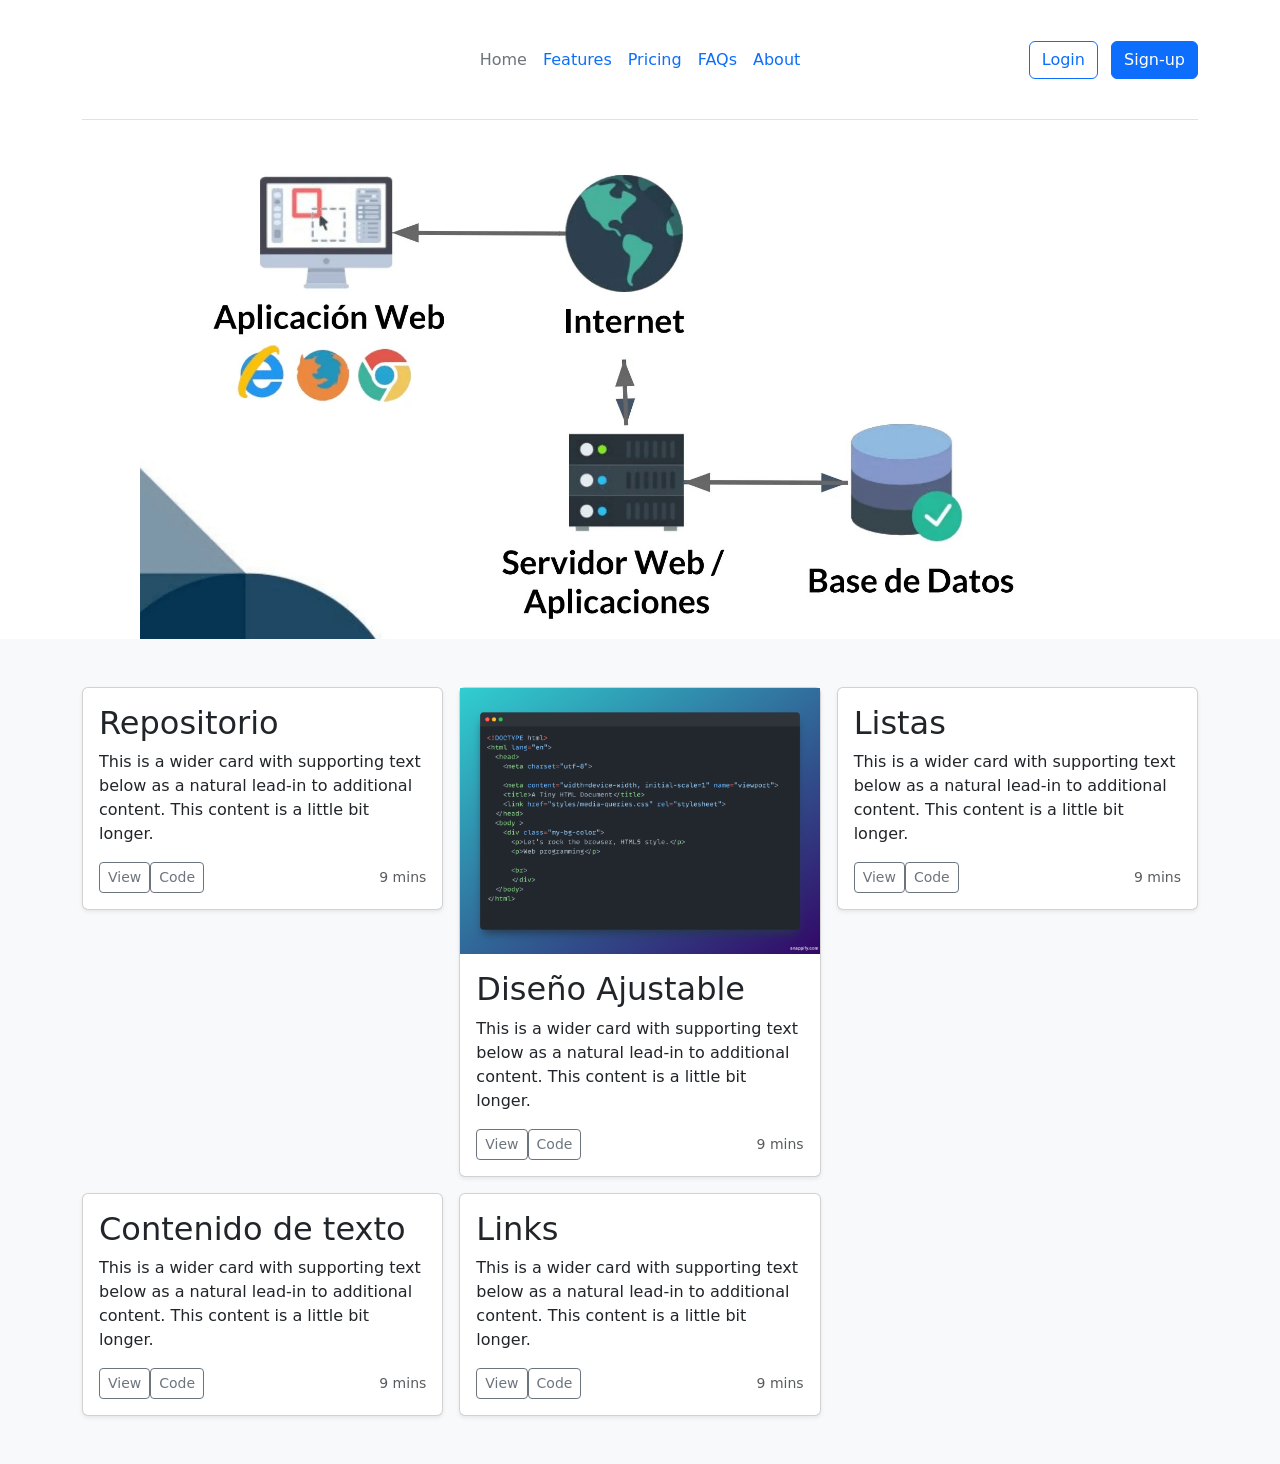
==== index.html @ 024e62dc "Se creo un txt de cada codigo html para el usuario. Ademas se cambio la ruta del index del boton cod" ====
<!DOCTYPE html>
<html lang="en">
<head>
    <meta charset="UTF-8">
    <meta name="viewport" content="width=device-width, initial-scale=1.0">
    <title>Document</title>
    <link href="https://cdn.jsdelivr.net/npm/bootstrap@5.3.2/dist/css/bootstrap.min.css" rel="stylesheet" integrity="sha384-T3c6CoIi6uLrA9TneNEoa7RxnatzjcDSCmG1MXxSR1GAsXEV/Dwwykc2MPK8M2HN" crossorigin="anonymous">
</head>
<div class="container"> 
    <header class="d-flex flex-wrap align-items-center justify-content-center justify-content-md-between py-3 mb-4 border-bottom"> 
        <div class="col-md-3 mb-2 mb-md-0"> 
            <a href="" class="d-inline-flex link-body-emphasis text-decoration-none"> 
                <img src="img/LOGO.svg" alt="" height="80px">
            </a> 
        </div> 
        <ul class="nav col-12 col-md-auto mb-2 justify-content-center mb-md-0"> 
            <li><a href="#" class="nav-link px-2 link-secondary">Home</a>
            </li> <li><a href="#" class="nav-link px-2">Features</a>
            </li> <li><a href="#" class="nav-link px-2">Pricing</a>
            </li> <li><a href="#" class="nav-link px-2">FAQs</a>
            </li> <li><a href="#" class="nav-link px-2">About</a>
            </li> </ul> <div class="col-md-3 text-end"> 
                <button type="button" class="btn btn-outline-primary me-2">Login</button> 
                <button type="button" class="btn btn-primary">Sign-up</button> 
            </div> 
        </header> 
    </div>
<body>
    <main style="display: flex; justify-content: center;">
        <img src="img/Imgmain.jpg" alt="" style="max-width:1000px;  width:100%;">
    </main>
    <div class="album py-5 bg-body-tertiary"> 
        <div class="container"> 
            <div class="row row-cols-1 row-cols-sm-2 row-cols-md-3 g-3"> 
                <div class="col"> 
                    <div class="card shadow-sm"> 
                        <img src="img/p1.jpg" alt="">
                        <div class="card-body"> 
                            <h2>Repositorio</h2>
                            <p class="card-text">This is a wider card with supporting text below as a natural lead-in to additional content. This content is a little bit longer.</p> 
                            <div class="d-flex justify-content-between align-items-center"> 
                                <div class="btn-group"> 
                                    <a href="repo.html">
                                        <button type="button" class="btn btn-sm btn-outline-secondary">View</button> 
                                    </a>
                                    <a href="textcode/repositorio.txt">
                                        <button type="button" class="btn btn-sm btn-outline-secondary">Code</button> 
                                    </a>
                                </div> 
                                <small class="text-body-secondary">9 mins</small> 
                            </div> 
                        </div> 
                    </div> 
                </div> 
                <div class="col"> 
                    <div class="card shadow-sm"> 
                        <img src="img/p2.png" alt="">
                        <div class="card-body"> 
                            <h2>Diseño Ajustable</h2>
                            <p class="card-text">This is a wider card with supporting text below as a natural lead-in to additional content. This content is a little bit longer.</p> 
                            <div class="d-flex justify-content-between align-items-center"> 
                                <div class="btn-group"> 
                                    <a href="media-queries.html">
                                        <button type="button" class="btn btn-sm btn-outline-secondary">View</button> 
                                    </a>
                                    <a href="textcode/responsive.txt">
                                        <button type="button" class="btn btn-sm btn-outline-secondary">Code</button> 
                                    </a>
                                </div> 
                                <small class="text-body-secondary">9 mins</small> 
                            </div> 
                        </div> 
                    </div> 
                </div>
                <div class="col"> 
                    <div class="card shadow-sm"> 
                        <img src="img/p3.png" alt="">
                        <div class="card-body">
                            <h2>Listas</h2>
                            <p class="card-text">This is a wider card with supporting text below as a natural lead-in to additional content. This content is a little bit longer.</p> 
                            <div class="d-flex justify-content-between align-items-center"> 
                                <div class="btn-group"> 
                                    <a href="listas.html">
                                        <button type="button" class="btn btn-sm btn-outline-secondary">View</button> 
                                    </a>
                                    <a href="textcode/listas.txt">
                                        <button type="button" class="btn btn-sm btn-outline-secondary">Code</button> 
                                    </a>
                                </div> 
                                <small class="text-body-secondary">9 mins</small> 
                            </div> 
                        </div> 
                    </div> 
                </div>
                <div class="col"> 
                    <div class="card shadow-sm"> 
                        <img src="img/p4.png" alt="">
                        <div class="card-body">
                            <h2>Contenido de texto</h2>
                            <p class="card-text">This is a wider card with supporting text below as a natural lead-in to additional content. This content is a little bit longer.</p> 
                            <div class="d-flex justify-content-between align-items-center"> 
                                <div class="btn-group"> 
                                    <a href="text-content.html">
                                        <button type="button" class="btn btn-sm btn-outline-secondary">View</button> 
                                    </a>
                                    <a href="textcode/content.txt">
                                        <button type="button" class="btn btn-sm btn-outline-secondary">Code</button> 
                                    </a>
                                </div> 
                                <small class="text-body-secondary">9 mins</small> 
                            </div> 
                        </div> 
                    </div> 
                </div>
                <div class="col"> 
                    <div class="card shadow-sm"> 
                        <img src="img/p5.svg" alt="">
                        <div class="card-body">
                            <h2>Links</h2>
                            <p class="card-text">This is a wider card with supporting text below as a natural lead-in to additional content. This content is a little bit longer.</p> 
                            <div class="d-flex justify-content-between align-items-center"> 
                                <div class="btn-group"> 
                                    <a href="links.html">
                                        <button type="button" class="btn btn-sm btn-outline-secondary">View</button> 
                                    </a>
                                    <a href="textcode/links.txt">
                                        <button type="button" class="btn btn-sm btn-outline-secondary">Code</button> 
                                    </a>
                                </div> 
                                <small class="text-body-secondary">9 mins</small> 
                            </div> 
                        </div> 
                    </div> 
                </div>
            </div> 
        </div>
    </div>
</body>
</html>
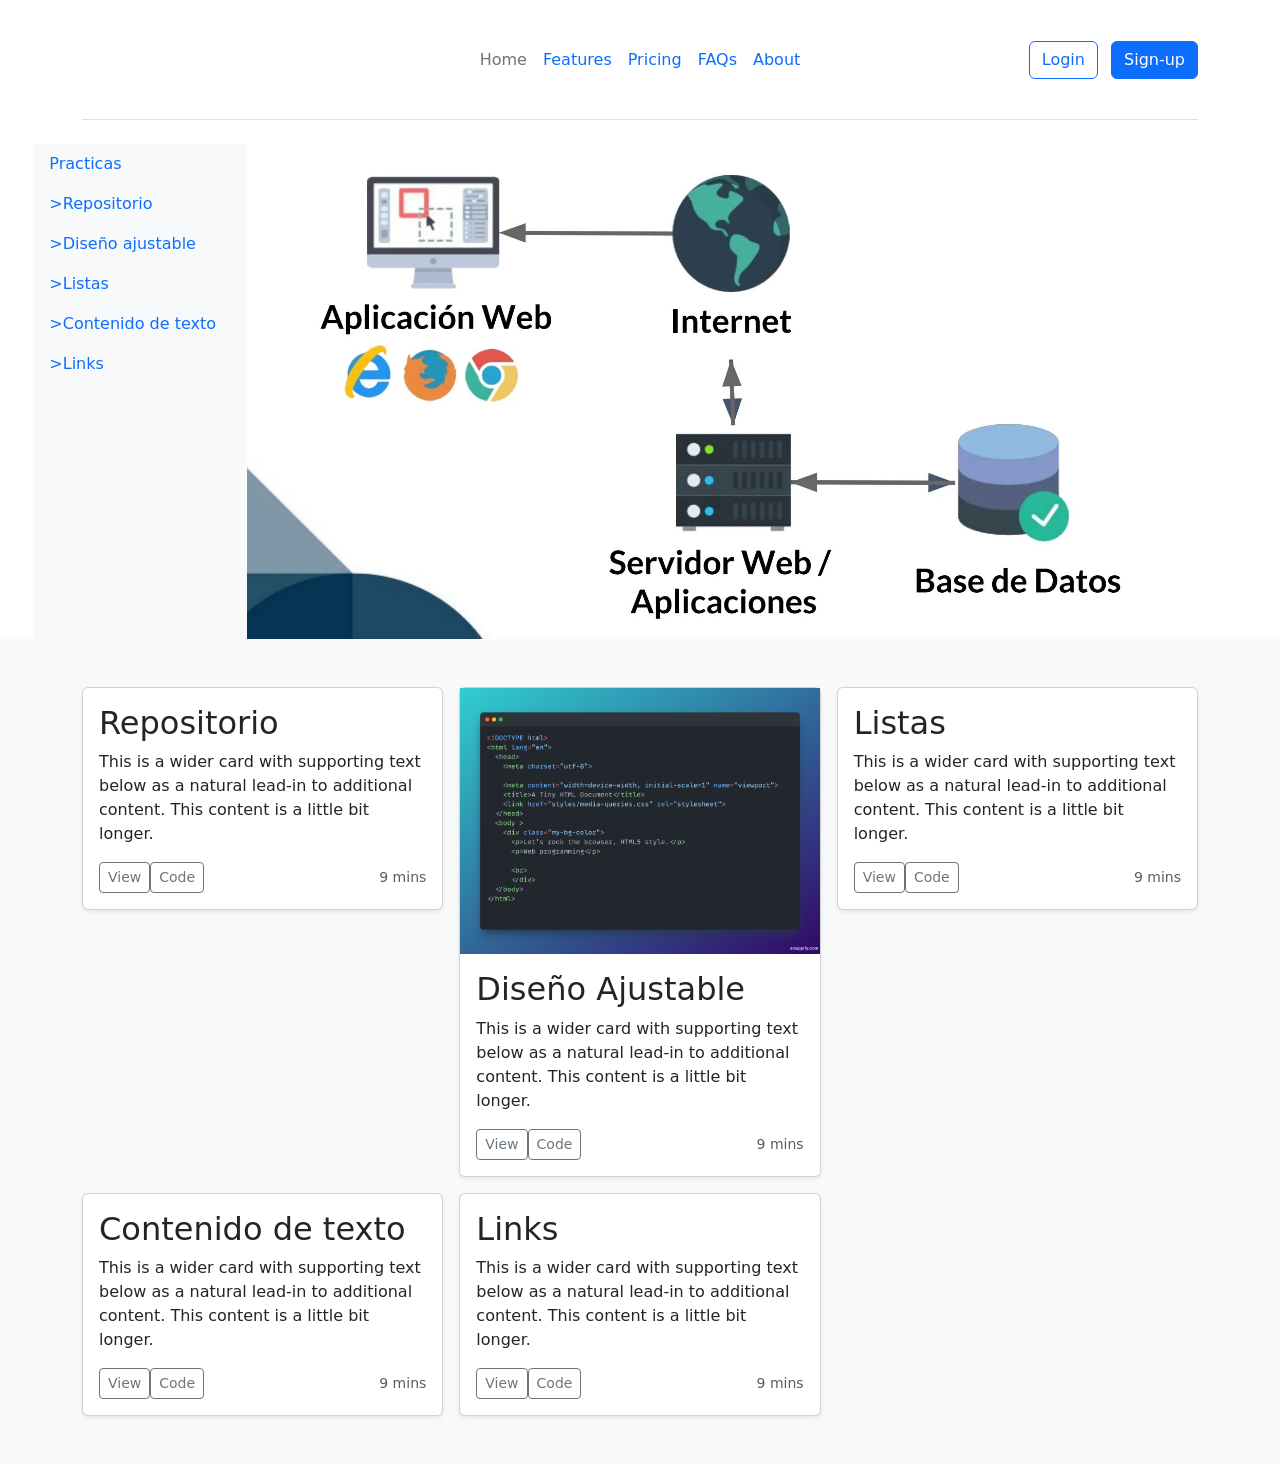
==== commit ad5055d3: "Se agrego un menu de practicas en index.html para facilitar la navegación al usuario." ====
--- a/index.html
+++ b/index.html
@@ -27,6 +27,30 @@
     </div>
 <body>
     <main style="display: flex; justify-content: center;">
+        <aside id="sidebar" class="col-md-3 col-lg-2 d-md-block bg-light sidebar collapse">
+        <div class="position-sticky">
+            <ul class="nav flex-column">
+            <li class="nav-item">
+                <a class="nav-link active" href="#Practicas">Practicas</a>
+            </li>            
+            <li class="nav-item">
+                <a class="nav-link active" href="#Repositorio">>Repositorio</a>
+            </li>
+            <li class="nav-item">
+                <a class="nav-link" href="#DiseñoAjustable">>Diseño ajustable</a>
+            </li>
+            <li class="nav-item">
+                <a class="nav-link" href="#Listas">>Listas</a>
+            </li>
+            <li class="nav-item">
+                <a class="nav-link" href="#Contenido">>Contenido de texto</a>
+            </li>
+            <li class="nav-item">
+                <a class="nav-link" href="#Links">>Links</a>
+            </li>
+            </ul>
+        </div>
+        </aside>        
         <img src="img/Imgmain.jpg" alt="" style="max-width:1000px;  width:100%;">
     </main>
     <div class="album py-5 bg-body-tertiary"> 
@@ -36,7 +60,7 @@
                     <div class="card shadow-sm"> 
                         <img src="img/p1.jpg" alt="">
                         <div class="card-body"> 
-                            <h2>Repositorio</h2>
+                            <h2 id="Repositorio">Repositorio</h2>
                             <p class="card-text">This is a wider card with supporting text below as a natural lead-in to additional content. This content is a little bit longer.</p> 
                             <div class="d-flex justify-content-between align-items-center"> 
                                 <div class="btn-group"> 
@@ -56,7 +80,7 @@
                     <div class="card shadow-sm"> 
                         <img src="img/p2.png" alt="">
                         <div class="card-body"> 
-                            <h2>Diseño Ajustable</h2>
+                            <h2 id="DiseñoAjustable">Diseño Ajustable</h2>
                             <p class="card-text">This is a wider card with supporting text below as a natural lead-in to additional content. This content is a little bit longer.</p> 
                             <div class="d-flex justify-content-between align-items-center"> 
                                 <div class="btn-group"> 
@@ -76,7 +100,7 @@
                     <div class="card shadow-sm"> 
                         <img src="img/p3.png" alt="">
                         <div class="card-body">
-                            <h2>Listas</h2>
+                            <h2 id="Listas">Listas</h2>
                             <p class="card-text">This is a wider card with supporting text below as a natural lead-in to additional content. This content is a little bit longer.</p> 
                             <div class="d-flex justify-content-between align-items-center"> 
                                 <div class="btn-group"> 
@@ -96,7 +120,7 @@
                     <div class="card shadow-sm"> 
                         <img src="img/p4.png" alt="">
                         <div class="card-body">
-                            <h2>Contenido de texto</h2>
+                            <h2 id="Contenido">Contenido de texto</h2>
                             <p class="card-text">This is a wider card with supporting text below as a natural lead-in to additional content. This content is a little bit longer.</p> 
                             <div class="d-flex justify-content-between align-items-center"> 
                                 <div class="btn-group"> 
@@ -116,7 +140,7 @@
                     <div class="card shadow-sm"> 
                         <img src="img/p5.svg" alt="">
                         <div class="card-body">
-                            <h2>Links</h2>
+                            <h2 id="Links">Links</h2>
                             <p class="card-text">This is a wider card with supporting text below as a natural lead-in to additional content. This content is a little bit longer.</p> 
                             <div class="d-flex justify-content-between align-items-center"> 
                                 <div class="btn-group"> 
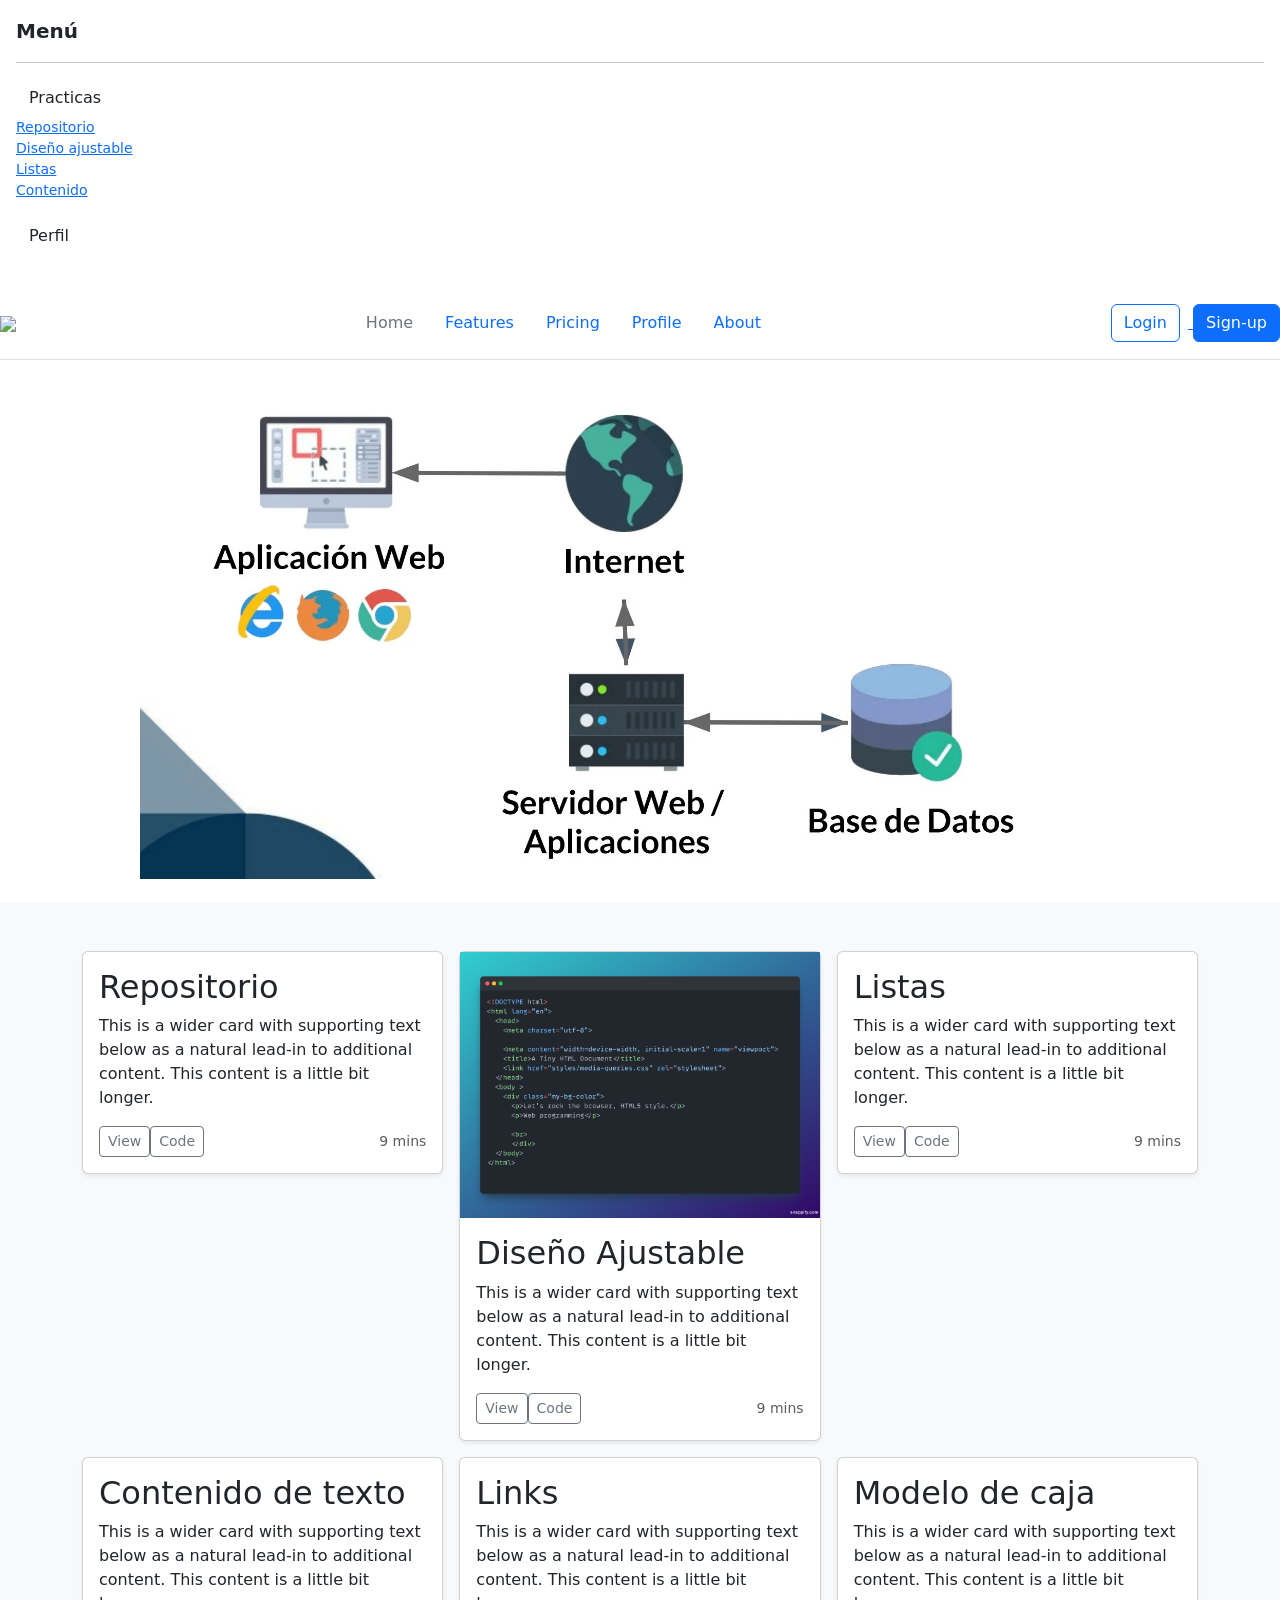
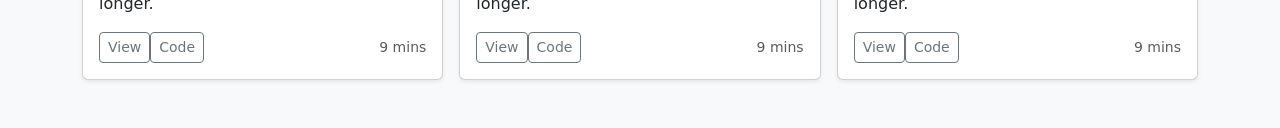
==== commit f48f1715: "Se cambio la ruta del boton login al boton sing up para agregar usuarios" ====
--- a/index.html
+++ b/index.html
@@ -4,63 +4,86 @@
     <meta charset="UTF-8">
     <meta name="viewport" content="width=device-width, initial-scale=1.0">
     <title>Document</title>
-    <link href="https://cdn.jsdelivr.net/npm/bootstrap@5.3.2/dist/css/bootstrap.min.css" rel="stylesheet" integrity="sha384-T3c6CoIi6uLrA9TneNEoa7RxnatzjcDSCmG1MXxSR1GAsXEV/Dwwykc2MPK8M2HN" crossorigin="anonymous">
+    <link href="https://cdn.jsdelivr.net/npm/bootstrap@5.3.2/dist/css/bootstrap.min.css" rel="stylesheet">
+    <link rel="stylesheet" href="/styles/style_index.css">
 </head>
-<div class="container"> 
-    <header class="d-flex flex-wrap align-items-center justify-content-center justify-content-md-between py-3 mb-4 border-bottom"> 
-        <div class="col-md-3 mb-2 mb-md-0"> 
-            <a href="" class="d-inline-flex link-body-emphasis text-decoration-none"> 
-                <img src="img/LOGO.svg" alt="" height="80px">
-            </a> 
-        </div> 
-        <ul class="nav col-12 col-md-auto mb-2 justify-content-center mb-md-0"> 
-            <li><a href="#" class="nav-link px-2 link-secondary">Home</a>
-            </li> <li><a href="#" class="nav-link px-2">Features</a>
-            </li> <li><a href="#" class="nav-link px-2">Pricing</a>
-            </li> <li><a href="#" class="nav-link px-2">FAQs</a>
-            </li> <li><a href="#" class="nav-link px-2">About</a>
-            </li> </ul> <div class="col-md-3 text-end"> 
-                <button type="button" class="btn btn-outline-primary me-2">Login</button> 
-                <button type="button" class="btn btn-primary">Sign-up</button> 
-            </div> 
-        </header> 
+<body>
+
+<button class="btn btn-dark m-3 d-md-none" onclick="toggleSidebar()">
+    ☰ MENU
+</button>
+<!-- SIDEBAR -->
+<div id="sidebar" class="sidebar">
+
+    <div class="p-3">
+        <span class="fs-5 fw-semibold">Menú</span>
+        <hr>
+
+        <ul class="list-unstyled">
+
+            <li>
+                <button class="btn btn-toggle w-100 text-start" data-bs-toggle="collapse" data-bs-target="#menu1">
+                    Practicas
+                </button>
+                <div class="collapse show" id="menu1">
+                    <ul class="list-unstyled small">
+                        <li><a href="#Repositorio">Repositorio</a></li>
+                        <li><a href="#DiseñoAjustable">Diseño ajustable</a></li>
+                        <li><a href="#Listas">Listas</a></li>
+                        <li><a href="#Contenido">Contenido</a></li>
+                    </ul>
+                </div>
+            </li>
+
+            <li class="mt-3">
+                <a href="profile.html" class="btn w-100 text-start">Perfil</a>
+            </li>
+
+        </ul>
     </div>
-<body>
-    <main style="display: flex; justify-content: center;">
-        <aside id="sidebar" class="col-md-3 col-lg-2 d-md-block bg-light sidebar collapse">
-        <div class="position-sticky">
-            <ul class="nav flex-column">
-            <li class="nav-item">
-                <a class="nav-link active" href="#Practicas">Practicas</a>
-            </li>            
-            <li class="nav-item">
-                <a class="nav-link active" href="#Repositorio">>Repositorio</a>
-            </li>
-            <li class="nav-item">
-                <a class="nav-link" href="#DiseñoAjustable">>Diseño ajustable</a>
-            </li>
-            <li class="nav-item">
-                <a class="nav-link" href="#Listas">>Listas</a>
-            </li>
-            <li class="nav-item">
-                <a class="nav-link" href="#Contenido">>Contenido de texto</a>
-            </li>
-            <li class="nav-item">
-                <a class="nav-link" href="#Links">>Links</a>
-            </li>
+</div>
+<!-- OVERLAY -->
+<div id="overlay" onclick="toggleSidebar()"></div>
+
+<div id="content"> 
+
+        <header class="d-flex flex-wrap align-items-center justify-content-between py-3 mb-4 border-bottom"> 
+            <div>
+                <img src="img/LOGO.svg" height="80px">
+            </div>
+
+            <ul class="nav">
+                <li><a href="#" class="nav-link link-secondary">Home</a></li>
+                <li><a href="#" class="nav-link">Features</a></li>
+                <li><a href="#" class="nav-link">Pricing</a></li>
+                <li><a href="#" class="nav-link">Profile</a></li>
+                <li><a href="#" class="nav-link">About</a></li>
             </ul>
-        </div>
-        </aside>        
-        <img src="img/Imgmain.jpg" alt="" style="max-width:1000px;  width:100%;">
-    </main>
+
+            <div>
+                <a href="">
+                    <button class="btn btn-outline-primary me-2">Login</button>
+                </a>
+                <a href="ajax-jquery/index.html">
+                    <button class="btn btn-primary">Sign-up</button>
+                </a>
+            </div>
+        </header>
+    <main>    
+    <!-- Imagen principal -->
+    <div class="d-flex justify-content-center mb-4">
+        <img src="img/Imgmain.jpg" style="max-width:1000px; width:100%;">
+    </div>
+
     <div class="album py-5 bg-body-tertiary"> 
         <div class="container"> 
             <div class="row row-cols-1 row-cols-sm-2 row-cols-md-3 g-3"> 
-                <div class="col"> 
-                    <div class="card shadow-sm"> 
-                        <img src="img/p1.jpg" alt="">
+
+                <div class="col"> 
+                    <div class="card shadow-sm"> 
+                        <img src="img/p1.jpg" alt="" id="Repositorio">
                         <div class="card-body"> 
-                            <h2 id="Repositorio">Repositorio</h2>
+                            <h2>Repositorio</h2>
                             <p class="card-text">This is a wider card with supporting text below as a natural lead-in to additional content. This content is a little bit longer.</p> 
                             <div class="d-flex justify-content-between align-items-center"> 
                                 <div class="btn-group"> 
@@ -78,9 +101,9 @@
                 </div> 
                 <div class="col"> 
                     <div class="card shadow-sm"> 
-                        <img src="img/p2.png" alt="">
+                        <img src="img/p2.png" alt="" id="DiseñoAjustable">
                         <div class="card-body"> 
-                            <h2 id="DiseñoAjustable">Diseño Ajustable</h2>
+                            <h2>Diseño Ajustable</h2>
                             <p class="card-text">This is a wider card with supporting text below as a natural lead-in to additional content. This content is a little bit longer.</p> 
                             <div class="d-flex justify-content-between align-items-center"> 
                                 <div class="btn-group"> 
@@ -98,9 +121,9 @@
                 </div>
                 <div class="col"> 
                     <div class="card shadow-sm"> 
-                        <img src="img/p3.png" alt="">
-                        <div class="card-body">
-                            <h2 id="Listas">Listas</h2>
+                        <img src="img/p3.png" alt="" id="Listas">
+                        <div class="card-body">
+                            <h2>Listas</h2>
                             <p class="card-text">This is a wider card with supporting text below as a natural lead-in to additional content. This content is a little bit longer.</p> 
                             <div class="d-flex justify-content-between align-items-center"> 
                                 <div class="btn-group"> 
@@ -118,9 +141,9 @@
                 </div>
                 <div class="col"> 
                     <div class="card shadow-sm"> 
-                        <img src="img/p4.png" alt="">
-                        <div class="card-body">
-                            <h2 id="Contenido">Contenido de texto</h2>
+                        <img src="img/p4.png" alt="" id="Contenido">
+                        <div class="card-body">
+                            <h2>Contenido de texto</h2>
                             <p class="card-text">This is a wider card with supporting text below as a natural lead-in to additional content. This content is a little bit longer.</p> 
                             <div class="d-flex justify-content-between align-items-center"> 
                                 <div class="btn-group"> 
@@ -138,9 +161,9 @@
                 </div>
                 <div class="col"> 
                     <div class="card shadow-sm"> 
-                        <img src="img/p5.svg" alt="">
-                        <div class="card-body">
-                            <h2 id="Links">Links</h2>
+                        <img src="img/p5.svg" alt="" id="Links">
+                        <div class="card-body">
+                            <h2>Links</h2>
                             <p class="card-text">This is a wider card with supporting text below as a natural lead-in to additional content. This content is a little bit longer.</p> 
                             <div class="d-flex justify-content-between align-items-center"> 
                                 <div class="btn-group"> 
@@ -148,6 +171,26 @@
                                         <button type="button" class="btn btn-sm btn-outline-secondary">View</button> 
                                     </a>
                                     <a href="textcode/links.txt">
+                                        <button type="button" class="btn btn-sm btn-outline-secondary">Code</button> 
+                                    </a>
+                                </div> 
+                                <small class="text-body-secondary">9 mins</small> 
+                            </div> 
+                        </div> 
+                    </div> 
+                </div>
+                <div class="col"> 
+                    <div class="card shadow-sm"> 
+                        <img src="img/p6.jpg" alt="" id="Links">
+                        <div class="card-body">
+                            <h2>Modelo de caja</h2>
+                            <p class="card-text">This is a wider card with supporting text below as a natural lead-in to additional content. This content is a little bit longer.</p> 
+                            <div class="d-flex justify-content-between align-items-center"> 
+                                <div class="btn-group"> 
+                                    <a href="modelocaja.html">
+                                        <button type="button" class="btn btn-sm btn-outline-secondary">View</button> 
+                                    </a>
+                                    <a href="textcode/modelocaja.txt">
                                         <button type="button" class="btn btn-sm btn-outline-secondary">Code</button> 
                                     </a>
                                 </div> 
@@ -159,5 +202,16 @@
             </div> 
         </div>
     </div>
+</main>
+</div>
+<script>
+function toggleSidebar() {
+    const sidebar = document.getElementById("sidebar");
+    const overlay = document.getElementById("overlay");
+
+    sidebar.classList.toggle("active");
+    overlay.classList.toggle("active");
+}
+</script>
 </body>
 </html>
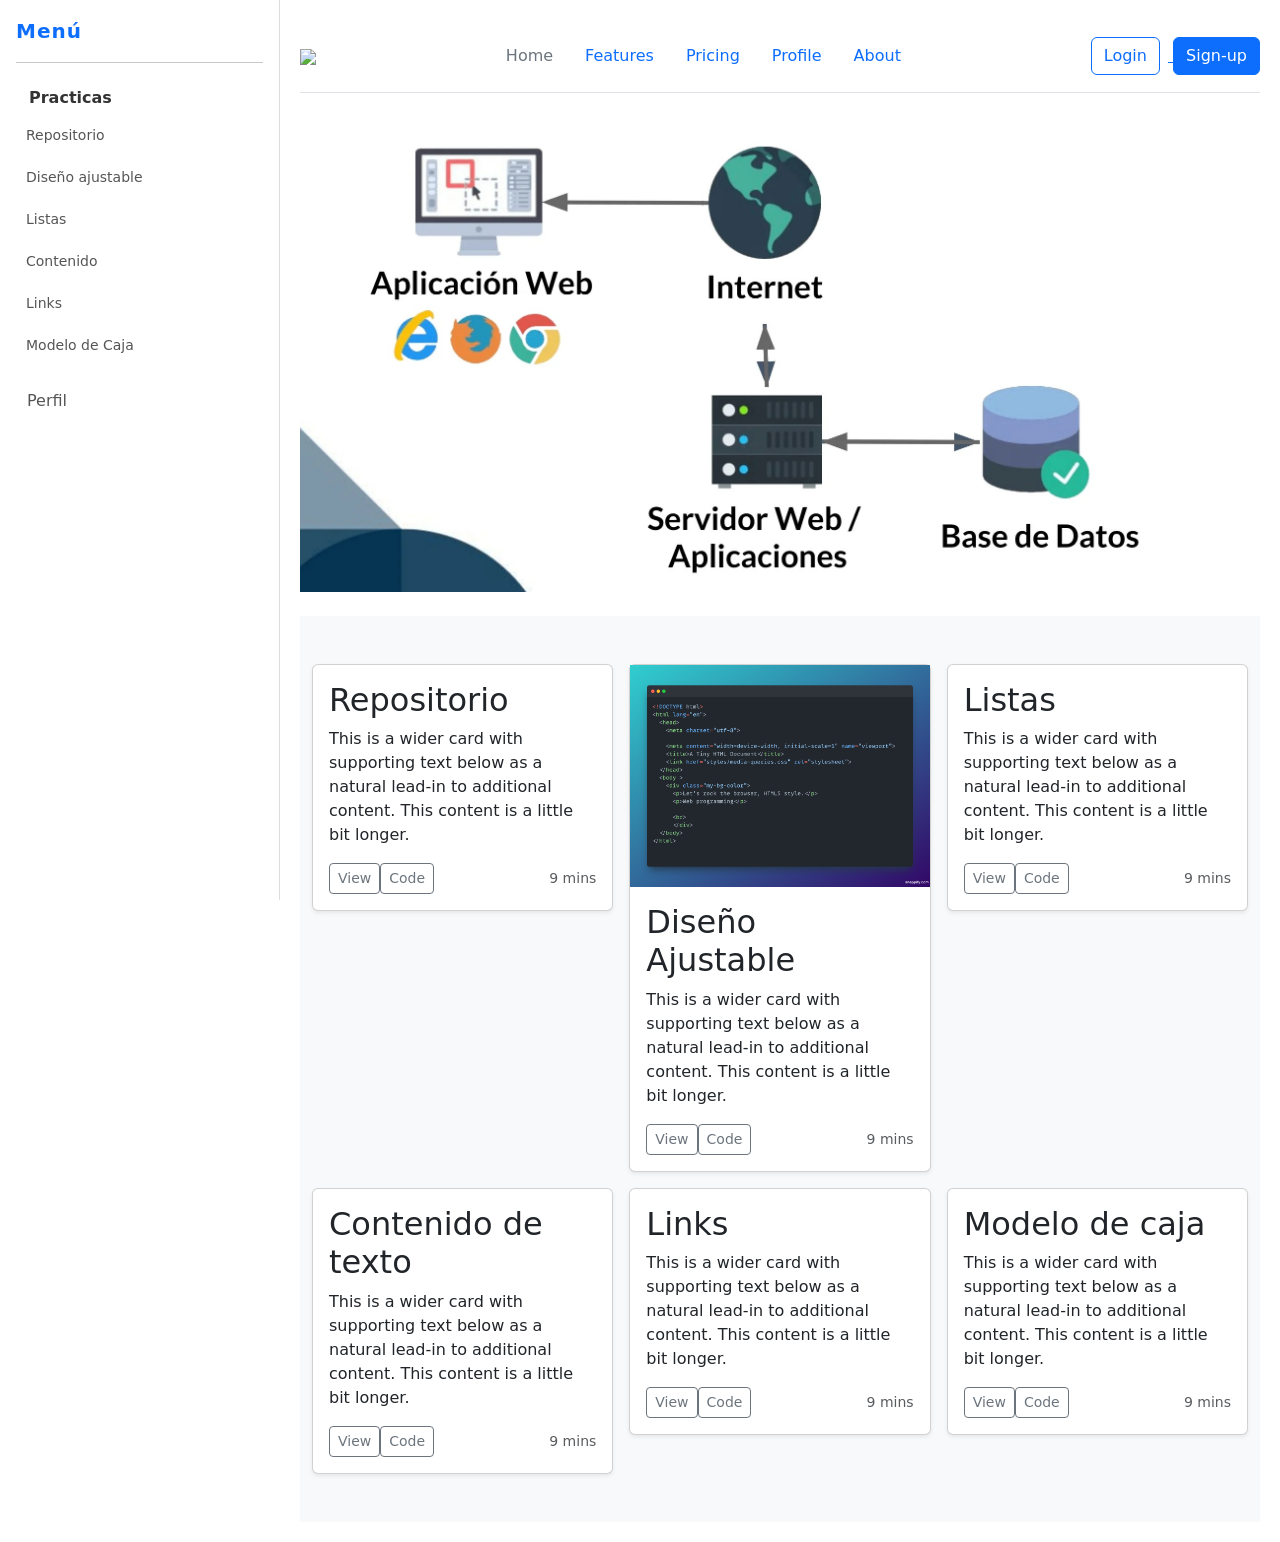
==== commit 3e791947: "Se modificaron las paginas mara una mejora visual del aside. Ademas de agregar el scroll en sidebar." ====
--- a/index.html
+++ b/index.html
@@ -5,7 +5,7 @@
     <meta name="viewport" content="width=device-width, initial-scale=1.0">
     <title>Document</title>
     <link href="https://cdn.jsdelivr.net/npm/bootstrap@5.3.2/dist/css/bootstrap.min.css" rel="stylesheet">
-    <link rel="stylesheet" href="/styles/style_index.css">
+    <link rel="stylesheet" href="styles/style_index.css">
 </head>
 <body>
 
@@ -31,6 +31,8 @@
                         <li><a href="#DiseñoAjustable">Diseño ajustable</a></li>
                         <li><a href="#Listas">Listas</a></li>
                         <li><a href="#Contenido">Contenido</a></li>
+                        <li><a href="#Links">Links</a></li>
+                        <li><a href="#MCaja">Modelo de Caja</a></li>
                     </ul>
                 </div>
             </li>
@@ -181,7 +183,7 @@
                 </div>
                 <div class="col"> 
                     <div class="card shadow-sm"> 
-                        <img src="img/p6.jpg" alt="" id="Links">
+                        <img src="img/p6.jpg" alt="" id="MCaja">
                         <div class="card-body">
                             <h2>Modelo de caja</h2>
                             <p class="card-text">This is a wider card with supporting text below as a natural lead-in to additional content. This content is a little bit longer.</p> 
@@ -204,14 +206,6 @@
     </div>
 </main>
 </div>
-<script>
-function toggleSidebar() {
-    const sidebar = document.getElementById("sidebar");
-    const overlay = document.getElementById("overlay");
-
-    sidebar.classList.toggle("active");
-    overlay.classList.toggle("active");
-}
-</script>
+<script src="/scripts/sidebar.js"></script>
 </body>
 </html>
--- a/styles/style_index.css
+++ b/styles/style_index.css
@@ -0,0 +1,119 @@
+body {
+    overflow-x: hidden;
+}
+
+/* SIDEBAR BASE (PC por defecto visible) */
+.sidebar {
+    width: 280px;
+    height: 100vh;
+    position: fixed;
+    top: 0;
+    left: 0;
+    background: #fff;
+    border-right: 1px solid #ddd;
+    transition: transform 0.3s ease;
+    z-index: 1000;
+    overflow-y: auto;      /* 🔥 permite scroll vertical */
+    overflow-x: hidden;    /* evita scroll horizontal */
+}
+
+/* cuando se abre */
+.sidebar.active{
+    left: 0;
+}
+
+/* CONTENIDO */
+#content {
+    margin-left: 280px;
+    padding: 20px;
+}
+
+/* OVERLAY */
+#overlay {
+    display: none;
+}
+
+/* 📱 MÓVIL */
+@media (max-width: 768px) {
+
+    /* sidebar oculta por defecto */
+    .sidebar {
+        transform: translateX(-100%);
+    }
+
+    /* cuando se activa */
+    .sidebar.active {
+        transform: translateX(0);
+    }
+
+    /* contenido ocupa todo */
+    #content {
+        margin-left: 0;
+    }
+
+    /* overlay visible */
+    #overlay.active {
+        display: block;
+        position: fixed;
+        width: 100%;
+        height: 100%;
+        background: rgba(0,0,0,0.4);
+        top: 0;
+        left: 0;
+        z-index: 999;
+    }
+}
+
+/* TÍTULO */
+.sidebar .fs-5 {
+    color: #0d6efd;
+    font-weight: bold;
+    letter-spacing: 1px;
+}
+
+/* BOTONES PRINCIPALES (Practicas, etc) */
+.sidebar .btn-toggle {
+    font-weight: 600;
+    color: #333;
+    transition: all 0.3s ease;
+}
+
+.sidebar .btn-toggle:hover {
+    background-color: #0d6efd;
+    color: #fff;
+    border-radius: 8px;
+}
+
+/* LINKS INTERNOS */
+.sidebar a {
+    display: block;
+    padding: 8px 10px;
+    text-decoration: none;
+    color: #555;
+    border-radius: 6px;
+    transition: all 0.25s ease;
+}
+
+/* HOVER LINKS */
+.sidebar a:hover {
+    background-color: #e9f2ff;
+    color: #0d6efd;
+    padding-left: 15px; /* animación lateral */
+}
+
+/* LINK ACTIVO */
+.sidebar a.active {
+    background-color: #0d6efd;
+    color: white;
+    font-weight: 500;
+}
+
+/* SEPARACIÓN ENTRE ELEMENTOS */
+.sidebar ul li {
+    margin-bottom: 5px;
+}
+
+/* EFECTO SUAVE AL ABRIR MENÚ */
+.collapse {
+    transition: all 0.3s ease;
+}
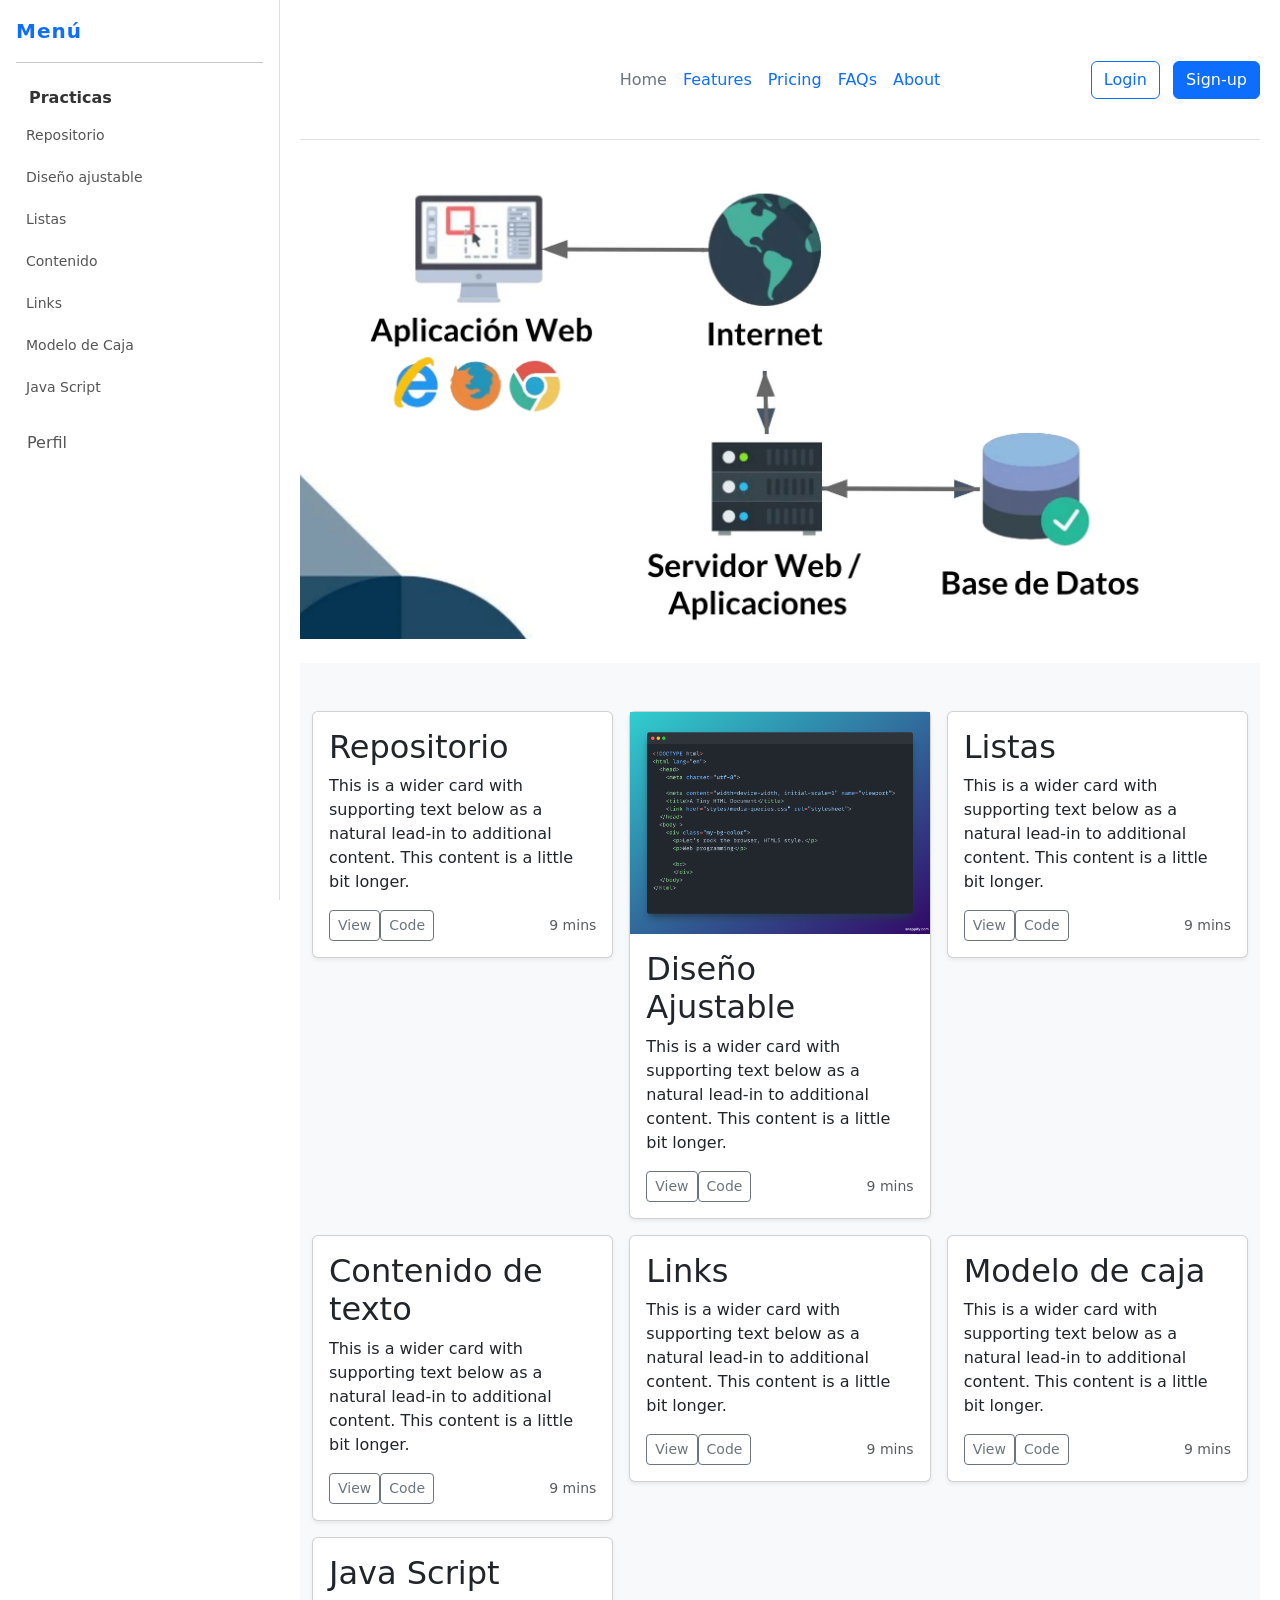
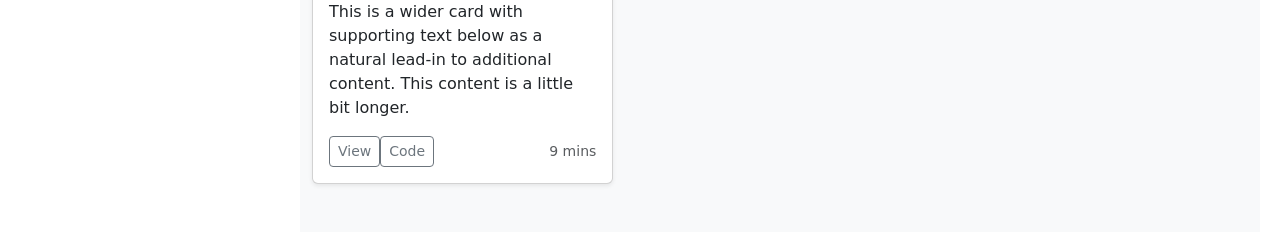
==== commit e3150dfc: "Se modifico error en la ruta MenuScripts.html" ====
--- a/index.html
+++ b/index.html
@@ -33,6 +33,7 @@
                         <li><a href="#Contenido">Contenido</a></li>
                         <li><a href="#Links">Links</a></li>
                         <li><a href="#MCaja">Modelo de Caja</a></li>
+                        <li><a href="#JScript">Java Script</a></li>
                     </ul>
                 </div>
             </li>
@@ -49,28 +50,25 @@
 
 <div id="content"> 
 
-        <header class="d-flex flex-wrap align-items-center justify-content-between py-3 mb-4 border-bottom"> 
-            <div>
-                <img src="img/LOGO.svg" height="80px">
-            </div>
-
-            <ul class="nav">
-                <li><a href="#" class="nav-link link-secondary">Home</a></li>
-                <li><a href="#" class="nav-link">Features</a></li>
-                <li><a href="#" class="nav-link">Pricing</a></li>
-                <li><a href="#" class="nav-link">Profile</a></li>
-                <li><a href="#" class="nav-link">About</a></li>
-            </ul>
-
-            <div>
-                <a href="">
-                    <button class="btn btn-outline-primary me-2">Login</button>
+ <header class="d-flex flex-wrap align-items-center justify-content-center justify-content-md-between py-3 mb-4 border-bottom"> 
+        <div class="col-md-3 mb-2 mb-md-0"> 
+            <a href="index.html" class="d-inline-flex link-body-emphasis text-decoration-none"> 
+                <img src="img/LOGO.svg" alt="" height="80px">
+            </a> 
+        </div> 
+        <ul class="nav col-12 col-md-auto mb-2 justify-content-center mb-md-0"> 
+            <li><a href="index.html" class="nav-link px-2 link-secondary">Home</a>
+            </li> <li><a href="#" class="nav-link px-2">Features</a>
+            </li> <li><a href="#" class="nav-link px-2">Pricing</a>
+            </li> <li><a href="#" class="nav-link px-2">FAQs</a>
+            </li> <li><a href="#" class="nav-link px-2">About</a>
+            </li> </ul> <div class="col-md-3 text-end"> 
+                <button type="button" class="btn btn-outline-primary me-2">Login</button> 
+                <a href="ajax-jquery/index.html">
+                    <button type="button" class="btn btn-primary">Sign-up</button> 
                 </a>
-                <a href="ajax-jquery/index.html">
-                    <button class="btn btn-primary">Sign-up</button>
-                </a>
-            </div>
-        </header>
+            </div> 
+        </header> 
     <main>    
     <!-- Imagen principal -->
     <div class="d-flex justify-content-center mb-4">
@@ -201,11 +199,31 @@
                         </div> 
                     </div> 
                 </div>
+                <div class="col"> 
+                    <div class="card shadow-sm"> 
+                        <img src="img/p7.png" alt="" id="JScript">
+                        <div class="card-body">
+                            <h2>Java Script</h2>
+                            <p class="card-text">This is a wider card with supporting text below as a natural lead-in to additional content. This content is a little bit longer.</p> 
+                            <div class="d-flex justify-content-between align-items-center"> 
+                                <div class="btn-group"> 
+                                    <a href="JScript_page/MenuScripts.html">
+                                        <button type="button" class="btn btn-sm btn-outline-secondary">View</button> 
+                                    </a>
+                                    <a href="textcode/modelocaja.txt">
+                                        <button type="button" class="btn btn-sm btn-outline-secondary">Code</button> 
+                                    </a>
+                                </div> 
+                                <small class="text-body-secondary">9 mins</small> 
+                            </div> 
+                        </div> 
+                    </div> 
+                </div>
             </div> 
         </div>
     </div>
 </main>
 </div>
-<script src="/scripts/sidebar.js"></script>
+<script src="scripts/sidebar.js"></script>
 </body>
 </html>
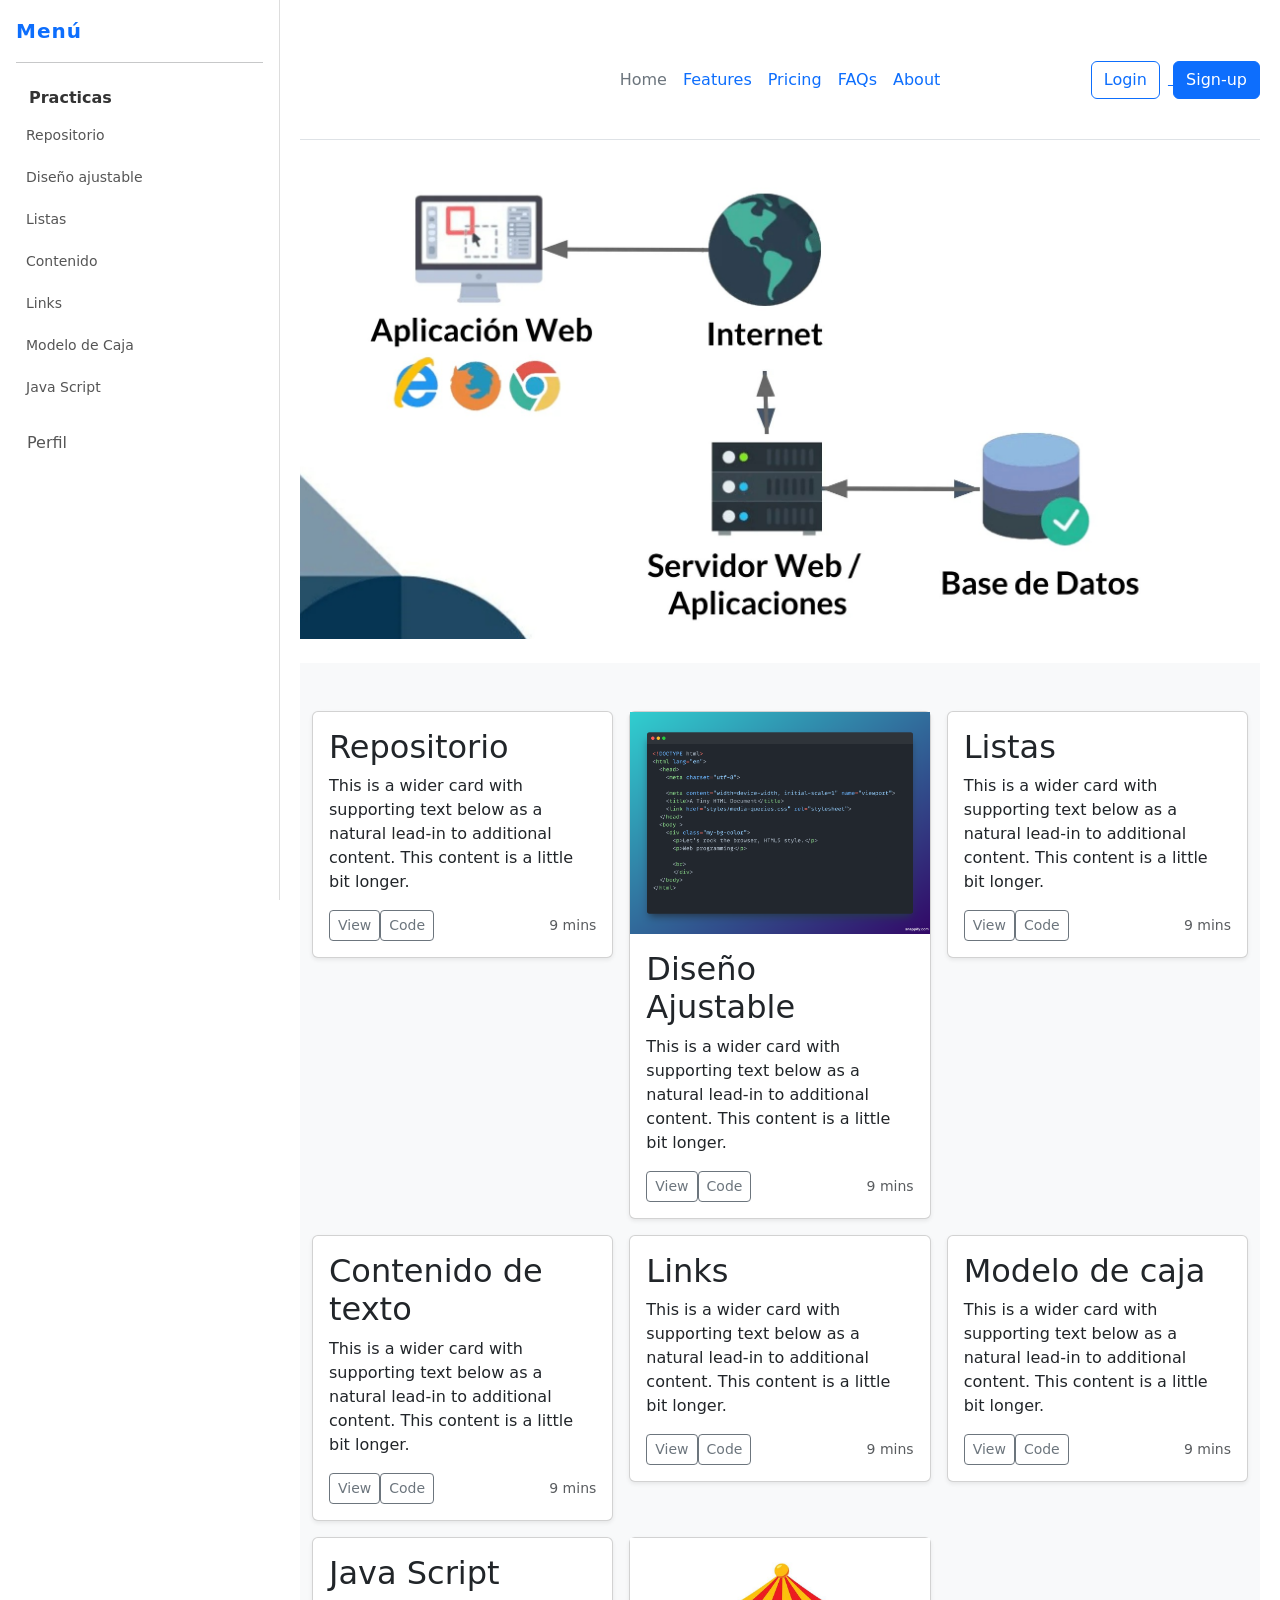
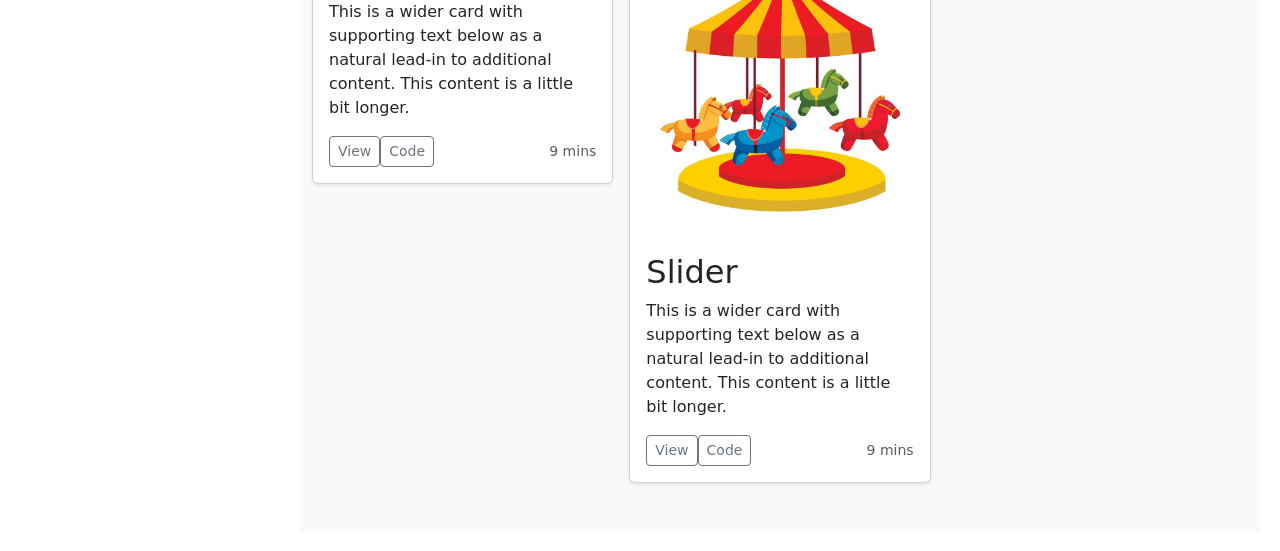
==== commit 41e974bf: "Se inserto una nueva carpeta llamad slider, dentro de ella se crearon la carpeta img, js y los archi" ====
--- a/index.html
+++ b/index.html
@@ -63,8 +63,10 @@
             </li> <li><a href="#" class="nav-link px-2">FAQs</a>
             </li> <li><a href="#" class="nav-link px-2">About</a>
             </li> </ul> <div class="col-md-3 text-end"> 
-                <button type="button" class="btn btn-outline-primary me-2">Login</button> 
-                <a href="ajax-jquery/index.html">
+                <a href="Jserrano/singup.html">
+                    <button type="button" class="btn btn-outline-primary me-2">Login</button> 
+                </a>
+                <a href="Jserrano/registro.html">
                     <button type="button" class="btn btn-primary">Sign-up</button> 
                 </a>
             </div> 
@@ -219,11 +221,32 @@
                         </div> 
                     </div> 
                 </div>
+                <div class="col"> 
+                    <div class="card shadow-sm"> 
+                        <img src="img/p8.jpg" alt="" id="JScript">
+                        <div class="card-body">
+                            <h2>Slider</h2>
+                            <p class="card-text">This is a wider card with supporting text below as a natural lead-in to additional content. This content is a little bit longer.</p> 
+                            <div class="d-flex justify-content-between align-items-center"> 
+                                <div class="btn-group"> 
+                                    <a href="slider/slider.html">
+                                        <button type="button" class="btn btn-sm btn-outline-secondary">View</button> 
+                                    </a>
+                                    <a href="textcode/modelocaja.txt">
+                                        <button type="button" class="btn btn-sm btn-outline-secondary">Code</button> 
+                                    </a>
+                                </div> 
+                                <small class="text-body-secondary">9 mins</small> 
+                            </div> 
+                        </div> 
+                    </div> 
+                </div>
             </div> 
         </div>
     </div>
 </main>
 </div>
 <script src="scripts/sidebar.js"></script>
+<script src="https://cdn.jsdelivr.net/npm/bootstrap@5.3.2/dist/js/bootstrap.bundle.min.js"></script>
 </body>
 </html>
--- a/styles/style_index.css
+++ b/styles/style_index.css
@@ -116,4 +116,33 @@
 /* EFECTO SUAVE AL ABRIR MENÚ */
 .collapse {
     transition: all 0.3s ease;
+}
+
+
+.carousel {
+    width: 100%;
+}
+
+/* Altura responsive */
+.carousel-item {
+    height: 250px;
+}
+
+@media (min-width: 768px) {
+    .carousel-item {
+        height: 400px;
+    }
+}
+
+/* Ajuste de imagen */
+.carousel-item img {
+    height: 100%;
+    object-fit: cover;
+}
+
+@media (min-width: 768px) {
+    .carousel-item img {
+        height: 400px;
+        object-fit: cover;
+    }
 }
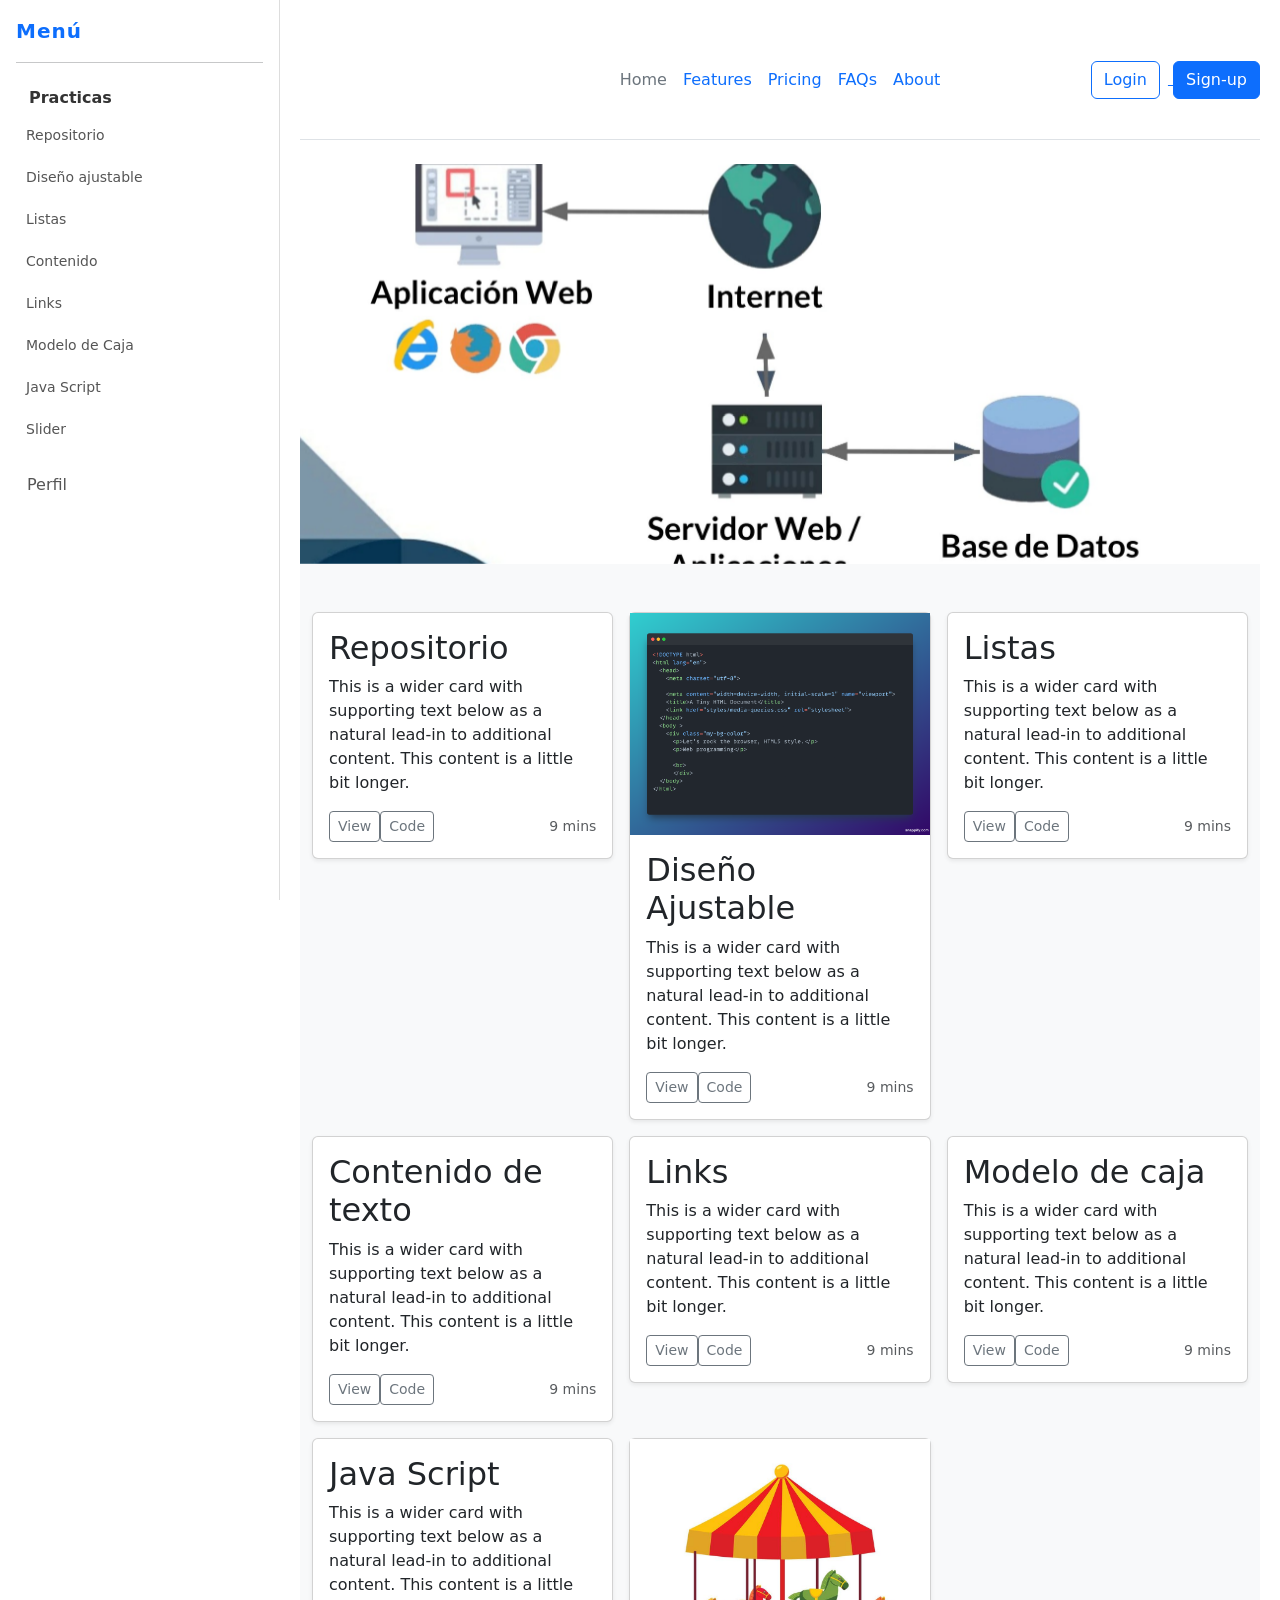
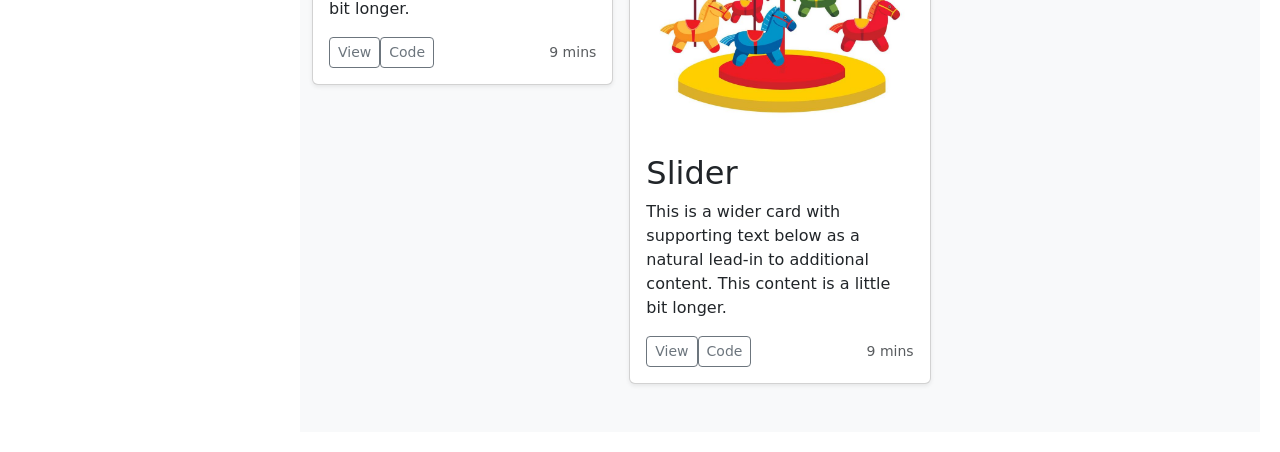
==== commit 2a2f7251: "Se cambio el formato de archivo html a php en gestionar_slider. Se hizo la conexion con el inicio de" ====
--- a/index.html
+++ b/index.html
@@ -34,6 +34,7 @@
                         <li><a href="#Links">Links</a></li>
                         <li><a href="#MCaja">Modelo de Caja</a></li>
                         <li><a href="#JScript">Java Script</a></li>
+                        <li><a href="#Slider">Slider</a></li>
                     </ul>
                 </div>
             </li>
@@ -63,7 +64,7 @@
             </li> <li><a href="#" class="nav-link px-2">FAQs</a>
             </li> <li><a href="#" class="nav-link px-2">About</a>
             </li> </ul> <div class="col-md-3 text-end"> 
-                <a href="Jserrano/singup.html">
+                <a href="Jserrano/login.html">
                     <button type="button" class="btn btn-outline-primary me-2">Login</button> 
                 </a>
                 <a href="Jserrano/registro.html">
@@ -71,10 +72,35 @@
                 </a>
             </div> 
         </header> 
-    <main>    
+    <main class="w-100 p-0 m-0">    
     <!-- Imagen principal -->
-    <div class="d-flex justify-content-center mb-4">
-        <img src="img/Imgmain.jpg" style="max-width:1000px; width:100%;">
+    <div id="carouselExampleAutoplaying" class="carousel slide w-100" data-bs-ride="carousel">
+
+        <div class="carousel-inner">
+
+            <div class="carousel-item active">
+                <img src="img/Imgmain.jpg" class="d-block w-100" alt="">
+            </div>
+
+            <div class="carousel-item">
+                <img src="img/imgmain1.png" class="d-block w-100" alt="">
+            </div>
+
+            <div class="carousel-item">
+                <img src="img/imgmain2.png" class="d-block w-100" alt="">
+            </div>
+
+        </div>
+
+        <!-- Controles -->
+        <button class="carousel-control-prev" type="button"
+            data-bs-target="#carouselExampleAutoplaying" data-bs-slide="prev">
+        </button>
+
+        <button class="carousel-control-next" type="button"
+            data-bs-target="#carouselExampleAutoplaying" data-bs-slide="next">
+        </button>
+
     </div>
 
     <div class="album py-5 bg-body-tertiary"> 
@@ -223,7 +249,7 @@
                 </div>
                 <div class="col"> 
                     <div class="card shadow-sm"> 
-                        <img src="img/p8.jpg" alt="" id="JScript">
+                        <img src="img/p8.jpg" alt="" id="Slider">
                         <div class="card-body">
                             <h2>Slider</h2>
                             <p class="card-text">This is a wider card with supporting text below as a natural lead-in to additional content. This content is a little bit longer.</p> 
